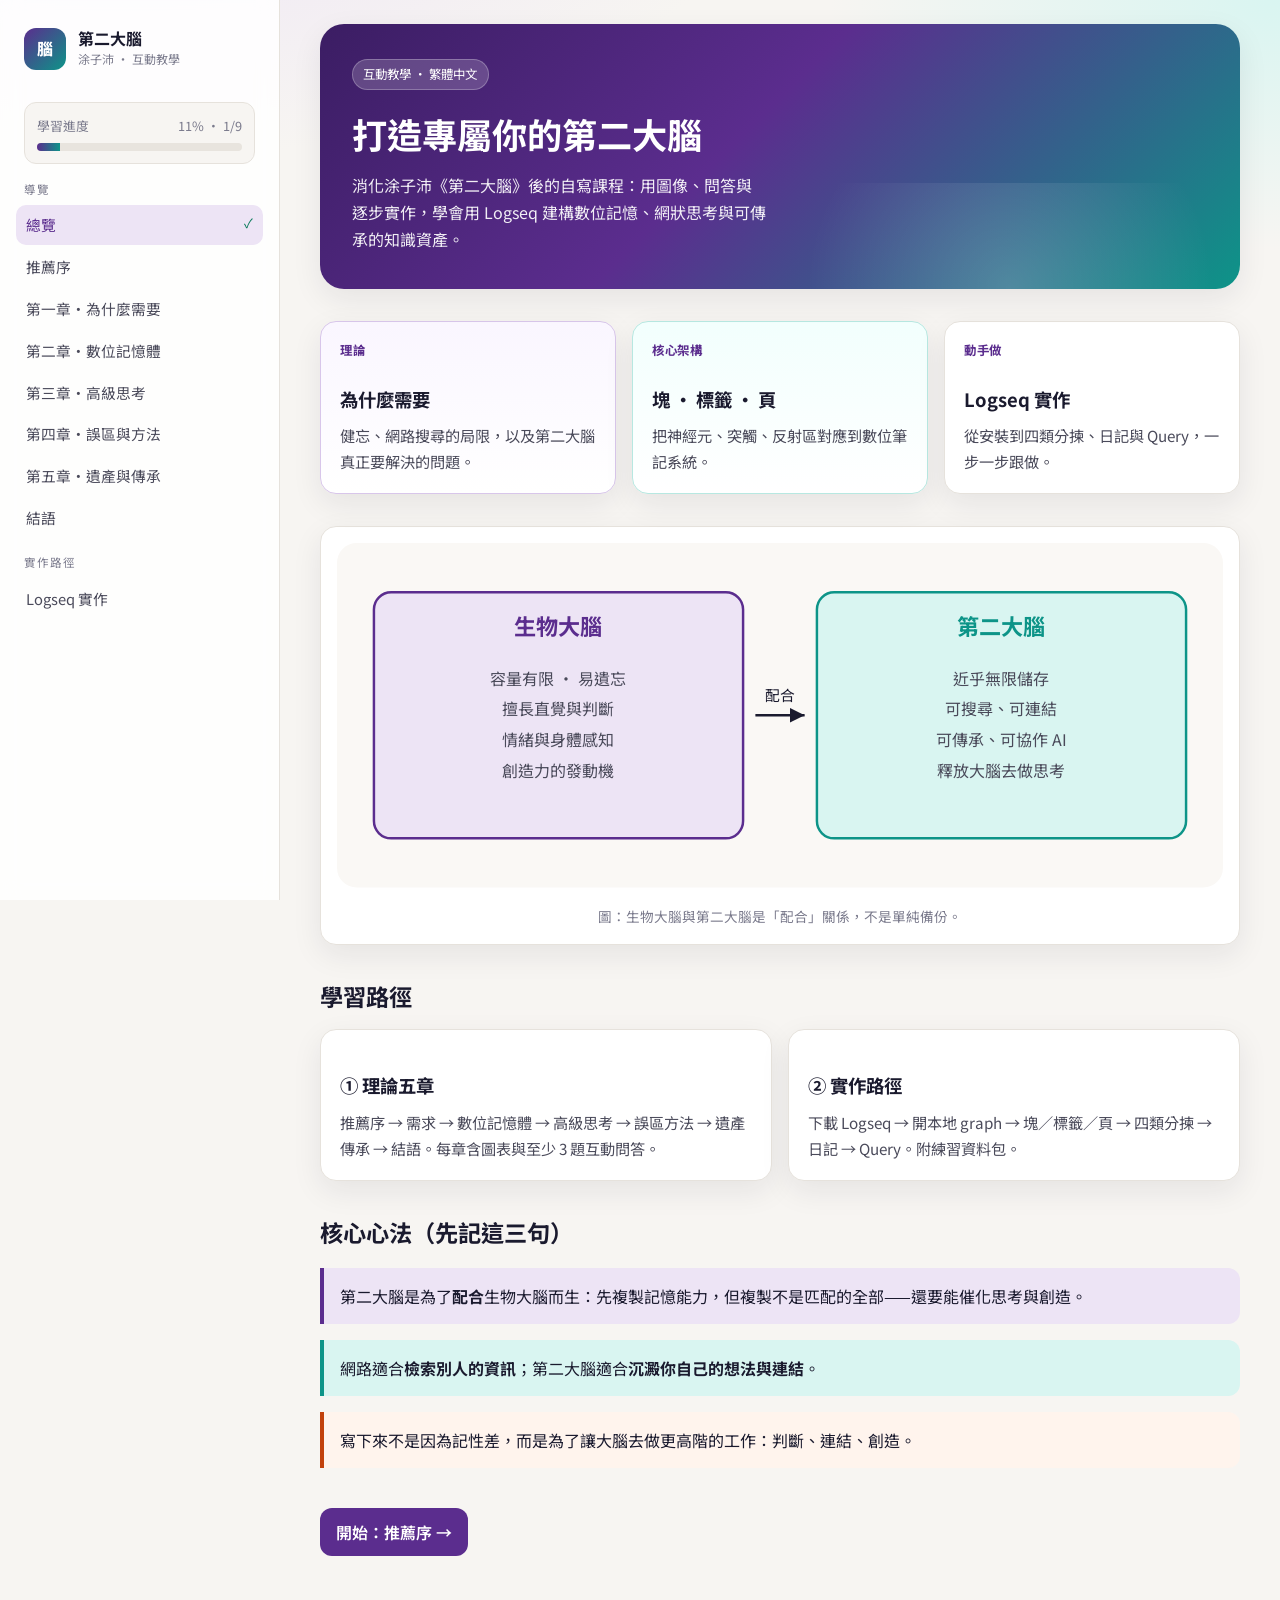
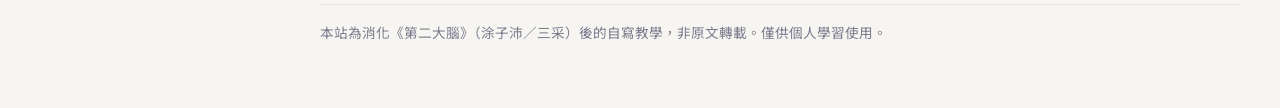
==== index.html @ f766c619 "Deploy interactive HTML course to GitHub Pages" ====
<!DOCTYPE html>
<html lang="zh-Hant-MO">
<head>
<meta charset="utf-8"/>
<meta name="viewport" content="width=device-width, initial-scale=1"/>
<title>總覽 · 第二大腦互動教學</title>
<link rel="preconnect" href="https://fonts.googleapis.com"/>
<link rel="stylesheet" href="https://fonts.googleapis.com/css2?family=Noto+Sans+TC:wght@400;500;700;900&family=JetBrains+Mono:wght@400;600&display=swap"/>
<link rel="stylesheet" href="css/styles.css"/>
</head>
<body data-page="index">
<div class="overlay"></div>
<div class="topbar">
  <button class="menu-btn" data-menu type="button">☰ 目錄</button>
  <strong>第二大腦互動教學</strong>
</div>
<div class="layout">
<aside class="sidebar">
  <div class="brand">
    <div class="brand-mark">腦</div>
    <div>
      <h1>第二大腦</h1>
      <p>涂子沛 · 互動教學</p>
    </div>
  </div>
  <div class="progress-wrap">
    <div class="progress-label"><span>學習進度</span><span data-progress-text>0%</span></div>
    <div class="progress-bar"><span data-progress-fill></span></div>
  </div>
  <nav class="nav">
<div class="nav-section">導覽</div>
<a href="index.html" data-page="index">總覽</a>
<a href="chapters/preface.html" data-page="preface">推薦序</a>
<a href="chapters/ch01.html" data-page="ch01">第一章・為什麼需要</a>
<a href="chapters/ch02.html" data-page="ch02">第二章・數位記憶體</a>
<a href="chapters/ch03.html" data-page="ch03">第三章・高級思考</a>
<a href="chapters/ch04.html" data-page="ch04">第四章・誤區與方法</a>
<a href="chapters/ch05.html" data-page="ch05">第五章・遺產與傳承</a>
<a href="chapters/epilogue.html" data-page="epilogue">結語</a>
<div class="nav-section">實作路徑</div>
<a href="practice/index.html" data-page="practice">Logseq 實作</a>
  </nav>
</aside>
<main class="main">
<div class="container">

<section class="hero">
  <div class="badge">互動教學 · 繁體中文</div>
  <h2>打造專屬你的第二大腦</h2>
  <p>消化涂子沛《第二大腦》後的自寫課程：用圖像、問答與逐步實作，學會用 Logseq 建構數位記憶、網狀思考與可傳承的知識資產。</p>
</section>
<section class="grid grid-3 section">
  <a class="card accent" href="chapters/ch01.html" style="text-decoration:none;color:inherit">
    <div class="kicker">理論</div>
    <h3>為什麼需要</h3>
    <p>健忘、網路搜尋的局限，以及第二大腦真正要解決的問題。</p>
  </a>
  <a class="card teal" href="chapters/ch02.html" style="text-decoration:none;color:inherit">
    <div class="kicker">核心架構</div>
    <h3>塊 · 標籤 · 頁</h3>
    <p>把神經元、突觸、反射區對應到數位筆記系統。</p>
  </a>
  <a class="card" href="practice/index.html" style="text-decoration:none;color:inherit">
    <div class="kicker">動手做</div>
    <h3>Logseq 實作</h3>
    <p>從安裝到四類分揀、日記與 Query，一步一步跟做。</p>
  </a>
</section>
<figure class="figure">
<svg viewBox="0 0 720 280" xmlns="http://www.w3.org/2000/svg" role="img" aria-label="生物腦與第二大腦對照">
  <rect width="720" height="280" rx="16" fill="#faf8f5"/>
  <rect x="30" y="40" width="300" height="200" rx="14" fill="#ede4f5" stroke="#5b2d8e" stroke-width="2"/>
  <rect x="390" y="40" width="300" height="200" rx="14" fill="#d9f5f1" stroke="#0d9488" stroke-width="2"/>
  <text x="180" y="75" text-anchor="middle" fill="#5b2d8e" font-size="18" font-weight="700" font-family="Noto Sans TC,sans-serif">生物大腦</text>
  <text x="540" y="75" text-anchor="middle" fill="#0d9488" font-size="18" font-weight="700" font-family="Noto Sans TC,sans-serif">第二大腦</text>
  <text x="180" y="115" text-anchor="middle" fill="#4a4a5a" font-size="13" font-family="Noto Sans TC,sans-serif">容量有限 · 易遺忘</text>
  <text x="180" y="140" text-anchor="middle" fill="#4a4a5a" font-size="13" font-family="Noto Sans TC,sans-serif">擅長直覺與判斷</text>
  <text x="180" y="165" text-anchor="middle" fill="#4a4a5a" font-size="13" font-family="Noto Sans TC,sans-serif">情緒與身體感知</text>
  <text x="180" y="190" text-anchor="middle" fill="#4a4a5a" font-size="13" font-family="Noto Sans TC,sans-serif">創造力的發動機</text>
  <text x="540" y="115" text-anchor="middle" fill="#4a4a5a" font-size="13" font-family="Noto Sans TC,sans-serif">近乎無限儲存</text>
  <text x="540" y="140" text-anchor="middle" fill="#4a4a5a" font-size="13" font-family="Noto Sans TC,sans-serif">可搜尋、可連結</text>
  <text x="540" y="165" text-anchor="middle" fill="#4a4a5a" font-size="13" font-family="Noto Sans TC,sans-serif">可傳承、可協作 AI</text>
  <text x="540" y="190" text-anchor="middle" fill="#4a4a5a" font-size="13" font-family="Noto Sans TC,sans-serif">釋放大腦去做思考</text>
  <path d="M340 140 H380" stroke="#1a1a2e" stroke-width="2" marker-end="url(#arrow)"/>
  <defs><marker id="arrow" markerWidth="8" markerHeight="8" refX="6" refY="3" orient="auto"><path d="M0,0 L6,3 L0,6 Z" fill="#1a1a2e"/></marker></defs>
  <text x="360" y="128" text-anchor="middle" fill="#1a1a2e" font-size="12" font-family="Noto Sans TC,sans-serif">配合</text>
</svg>
<figcaption>圖：生物大腦與第二大腦是「配合」關係，不是單純備份。</figcaption></figure>
<section class="section">
  <h2>學習路徑</h2>
  <div class="grid grid-2">
    <div class="card"><h3>① 理論五章</h3><p>推薦序 → 需求 → 數位記憶體 → 高級思考 → 誤區方法 → 遺產傳承 → 結語。每章含圖表與至少 3 題互動問答。</p></div>
    <div class="card"><h3>② 實作路徑</h3><p>下載 Logseq → 開本地 graph → 塊／標籤／頁 → 四類分揀 → 日記 → Query。附練習資料包。</p></div>
  </div>
</section>
<section class="section">
  <h2>核心心法（先記這三句）</h2>
  <div class="callout">第二大腦是為了<strong>配合</strong>生物大腦而生：先複製記憶能力，但複製不是匹配的全部——還要能催化思考與創造。</div>
  <div class="callout teal">網路適合<strong>檢索別人的資訊</strong>；第二大腦適合<strong>沉澱你自己的想法與連結</strong>。</div>
  <div class="callout warn">寫下來不是因為記性差，而是為了讓大腦去做更高階的工作：判斷、連結、創造。</div>
</section>
<p class="pager"><a class="btn" href="chapters/preface.html">開始：推薦序 →</a></p>

<div class="footer-note">本站為消化《第二大腦》（涂子沛／三采）後的自寫教學，非原文轉載。僅供個人學習使用。</div>
</div>
</main>
</div>
<script src="js/app.js"></script>
<script src="js/quiz.js"></script>
</body>
</html>
---- css/styles.css ----
:root {
  --bg: #f7f5f2;
  --bg-card: #ffffff;
  --ink: #1a1a2e;
  --ink-soft: #4a4a5a;
  --muted: #7a7a8c;
  --line: #e6e2dc;
  --accent: #5b2d8e;
  --accent-2: #0d9488;
  --accent-soft: #ede4f5;
  --teal-soft: #d9f5f1;
  --warn: #c2410c;
  --ok: #047857;
  --danger: #b91c1c;
  --radius: 16px;
  --shadow: 0 10px 30px rgba(26,26,46,.08);
  --font: "Noto Sans TC", "PingFang TC", "Microsoft JhengHei", system-ui, sans-serif;
  --mono: "JetBrains Mono", ui-monospace, monospace;
  --sidebar-w: 280px;
  --max: 920px;
}
* { box-sizing: border-box; }
html { scroll-behavior: smooth; }
body {
  margin: 0;
  font-family: var(--font);
  color: var(--ink);
  background:
    radial-gradient(1200px 600px at 10% -10%, #ede4f5 0%, transparent 55%),
    radial-gradient(900px 500px at 100% 0%, #d9f5f1 0%, transparent 50%),
    var(--bg);
  line-height: 1.7;
  min-height: 100vh;
}
a { color: var(--accent); text-decoration: none; }
a:hover { text-decoration: underline; }
img, svg { max-width: 100%; height: auto; }
code, .mono { font-family: var(--mono); font-size: .92em; }

.layout { display: grid; grid-template-columns: var(--sidebar-w) 1fr; min-height: 100vh; }
.sidebar {
  position: sticky; top: 0; height: 100vh; overflow-y: auto;
  background: rgba(255,255,255,.85); backdrop-filter: blur(10px);
  border-right: 1px solid var(--line); padding: 1.25rem 1rem 2rem;
}
.brand { display: flex; gap: .75rem; align-items: center; padding: .5rem .5rem 1rem; }
.brand-mark {
  width: 42px; height: 42px; border-radius: 12px;
  background: linear-gradient(135deg, var(--accent), var(--accent-2));
  display: grid; place-items: center; color: #fff; font-weight: 800;
}
.brand h1 { font-size: 1rem; margin: 0; line-height: 1.3; }
.brand p { margin: 0; font-size: .75rem; color: var(--muted); }
.nav-section { margin: 1rem 0 .35rem; font-size: .72rem; letter-spacing: .08em; color: var(--muted); text-transform: uppercase; padding: 0 .5rem; }
.nav a {
  display: block; padding: .45rem .65rem; border-radius: 10px; color: var(--ink-soft);
  font-size: .92rem; text-decoration: none; margin-bottom: .15rem;
}
.nav a:hover, .nav a.active { background: var(--accent-soft); color: var(--accent); text-decoration: none; }
.nav a .done { float: right; color: var(--ok); font-size: .8rem; }
.progress-wrap { margin: 1rem .5rem; padding: .75rem; background: var(--bg); border-radius: 12px; border: 1px solid var(--line); }
.progress-label { display: flex; justify-content: space-between; font-size: .8rem; color: var(--muted); margin-bottom: .4rem; }
.progress-bar { height: 8px; background: #e8e4de; border-radius: 99px; overflow: hidden; }
.progress-bar > span { display: block; height: 100%; width: 0%; background: linear-gradient(90deg, var(--accent), var(--accent-2)); transition: width .35s ease; }

.main { padding: 1.5rem 1.75rem 4rem; }
.container { max-width: var(--max); margin: 0 auto; }
.topbar {
  display: none; position: sticky; top: 0; z-index: 20;
  background: rgba(247,245,242,.92); backdrop-filter: blur(8px);
  border-bottom: 1px solid var(--line); padding: .75rem 1rem;
  align-items: center; justify-content: space-between;
}
.menu-btn {
  border: 1px solid var(--line); background: #fff; border-radius: 10px;
  padding: .45rem .7rem; font: inherit; cursor: pointer;
}
.hero {
  background: linear-gradient(135deg, #3b1d63 0%, #5b2d8e 45%, #0d9488 100%);
  color: #fff; border-radius: 24px; padding: 2.2rem 2rem; position: relative; overflow: hidden;
  box-shadow: var(--shadow); margin-bottom: 1.5rem;
}
.hero::after {
  content: ""; position: absolute; inset: auto -10% -40% 40%; height: 80%;
  background: radial-gradient(circle, rgba(255,255,255,.18), transparent 60%);
  pointer-events: none;
}
.hero h2 { margin: 0 0 .5rem; font-size: clamp(1.6rem, 3vw, 2.2rem); position: relative; z-index: 1; }
.hero p { margin: 0; opacity: .92; max-width: 46ch; position: relative; z-index: 1; }
.badge {
  display: inline-flex; align-items: center; gap: .35rem;
  background: rgba(255,255,255,.18); border: 1px solid rgba(255,255,255,.25);
  padding: .25rem .65rem; border-radius: 999px; font-size: .78rem; margin-bottom: .85rem;
}
.grid { display: grid; gap: 1rem; }
.grid-2 { grid-template-columns: repeat(2, 1fr); }
.grid-3 { grid-template-columns: repeat(3, 1fr); }
.card {
  background: var(--bg-card); border: 1px solid var(--line); border-radius: var(--radius);
  padding: 1.15rem 1.2rem; box-shadow: var(--shadow);
}
.card h3 { margin: 0 0 .4rem; font-size: 1.05rem; }
.card p { margin: 0; color: var(--ink-soft); font-size: .95rem; }
.card.accent { border-color: #d8c6ea; background: linear-gradient(180deg, #faf6ff, #fff); }
.card.teal { border-color: #b7e8e1; background: linear-gradient(180deg, #f2fffd, #fff); }
.kicker { font-size: .78rem; color: var(--accent); font-weight: 700; letter-spacing: .04em; margin-bottom: .35rem; }
.section { margin: 2rem 0; }
.section h2 { margin: 0 0 .75rem; font-size: 1.45rem; }
.section h3 { margin: 1.4rem 0 .5rem; font-size: 1.15rem; }
.lead { font-size: 1.05rem; color: var(--ink-soft); }
.callout {
  border-left: 4px solid var(--accent); background: var(--accent-soft);
  padding: .9rem 1rem; border-radius: 0 12px 12px 0; margin: 1rem 0;
}
.callout.teal { border-color: var(--accent-2); background: var(--teal-soft); }
.callout.warn { border-color: var(--warn); background: #fff4ed; }
.figure {
  background: #fff; border: 1px solid var(--line); border-radius: var(--radius);
  padding: 1rem; margin: 1.25rem 0; box-shadow: var(--shadow);
}
.figure figcaption { margin-top: .65rem; font-size: .85rem; color: var(--muted); text-align: center; }
.summary {
  background: linear-gradient(180deg, #fff, #f4f0ea); border: 1px solid var(--line);
  border-radius: var(--radius); padding: 1.25rem 1.35rem; margin-top: 2rem;
}
.summary h3 { margin-top: 0; }
.summary ul { margin: .4rem 0 0; padding-left: 1.2rem; }
.summary li { margin: .35rem 0; }

.quiz {
  border: 1px solid var(--line); border-radius: var(--radius); background: #fff;
  padding: 1.1rem 1.2rem; margin: 1rem 0 1.4rem; box-shadow: var(--shadow);
}
.quiz .q-meta { font-size: .78rem; color: var(--muted); margin-bottom: .35rem; }
.quiz h4 { margin: 0 0 .75rem; font-size: 1.02rem; }
.quiz .options { display: grid; gap: .5rem; }
.quiz label {
  display: flex; gap: .65rem; align-items: flex-start; padding: .65rem .75rem;
  border: 1px solid var(--line); border-radius: 12px; cursor: pointer; background: #fafafa;
}
.quiz label:hover { border-color: #cbb3e4; background: #faf6ff; }
.quiz label.correct { border-color: #6ee7b7; background: #ecfdf5; }
.quiz label.wrong { border-color: #fca5a5; background: #fef2f2; }
.quiz .feedback { display: none; margin-top: .75rem; padding: .7rem .85rem; border-radius: 10px; font-size: .92rem; }
.quiz .feedback.show { display: block; }
.quiz .feedback.ok { background: #ecfdf5; color: var(--ok); }
.quiz .feedback.bad { background: #fef2f2; color: var(--danger); }
.btn {
  display: inline-flex; align-items: center; gap: .4rem; border: none; cursor: pointer;
  background: var(--accent); color: #fff; border-radius: 12px; padding: .65rem 1rem;
  font: inherit; font-weight: 600; text-decoration: none;
}
.btn:hover { filter: brightness(1.05); text-decoration: none; color: #fff; }
.btn.ghost { background: #fff; color: var(--accent); border: 1px solid #d8c6ea; }
.btn.teal { background: var(--accent-2); }
.pager { display: flex; justify-content: space-between; gap: 1rem; margin-top: 2.5rem; flex-wrap: wrap; }
.steps { counter-reset: step; }
.step {
  position: relative; padding: 1rem 1rem 1rem 3.2rem; border: 1px solid var(--line);
  border-radius: var(--radius); background: #fff; margin: 1rem 0; box-shadow: var(--shadow);
}
.step::before {
  counter-increment: step; content: counter(step);
  position: absolute; left: .9rem; top: 1rem; width: 1.8rem; height: 1.8rem;
  border-radius: 999px; background: var(--accent); color: #fff;
  display: grid; place-items: center; font-weight: 700; font-size: .9rem;
}
.step h4 { margin: 0 0 .4rem; }
.mock-ui {
  border: 1px solid #d4d0ca; border-radius: 12px; overflow: hidden; margin: .8rem 0;
  background: #1e1e2e; color: #e8e6ef; font-family: var(--mono); font-size: .82rem;
}
.mock-ui .bar { background: #2a2a3d; padding: .45rem .7rem; display: flex; gap: .35rem; align-items: center; }
.mock-ui .dot { width: 8px; height: 8px; border-radius: 50%; background: #ff5f56; }
.mock-ui .dot:nth-child(2) { background: #ffbd2e; }
.mock-ui .dot:nth-child(3) { background: #27c93f; }
.mock-ui .body { padding: .8rem .9rem; white-space: pre-wrap; line-height: 1.55; }
.mock-ui .hl { color: #7dd3fc; }
.mock-ui .tag { color: #c4b5fd; }
.mock-ui .page { color: #6ee7b7; }
.chip-row { display: flex; flex-wrap: wrap; gap: .4rem; margin: .6rem 0; }
.chip {
  background: var(--accent-soft); color: var(--accent); border-radius: 999px;
  padding: .2rem .65rem; font-size: .8rem; font-weight: 600;
}
.footer-note { margin-top: 3rem; padding-top: 1rem; border-top: 1px solid var(--line); color: var(--muted); font-size: .85rem; }
.overlay {
  display: none; position: fixed; inset: 0; background: rgba(0,0,0,.35); z-index: 30;
}
.overlay.show { display: block; }
@media (max-width: 920px) {
  .layout { grid-template-columns: 1fr; }
  .sidebar {
    position: fixed; left: 0; top: 0; transform: translateX(-105%);
    transition: transform .25s ease; z-index: 40; width: min(86vw, 320px);
  }
  .sidebar.open { transform: translateX(0); }
  .topbar { display: flex; }
  .grid-2, .grid-3 { grid-template-columns: 1fr; }
  .main { padding: 1rem 1rem 3rem; }
}


table.simple { width:100%; border-collapse: collapse; background:#fff; border-radius:12px; overflow:hidden; box-shadow: var(--shadow); margin:1rem 0; }
table.simple th, table.simple td { padding:.7rem .85rem; border-bottom:1px solid var(--line); text-align:left; font-size:.92rem; }
table.simple th { background: var(--accent-soft); color: var(--accent); font-weight:700; }
table.simple tr:last-child td { border-bottom:none; }
.mock-ui { position:relative; overflow:hidden; }
.mock-ui .body { animation: typeglow 2.8s ease-in-out infinite alternate; }
@keyframes typeglow { from { opacity:.88; } to { opacity:1; } }
.steps .step { position:relative; padding-left:1rem; border-left:3px solid var(--accent-soft); margin:1rem 0; transition: border-color .25s; }
.steps .step:hover { border-left-color: var(--accent); }
.tag { display:inline-block; background:var(--teal-soft); color:var(--accent-2); border-radius:999px; padding:.05rem .45rem; font-size:.8rem; }


/* Practice step reveal animation */
.steps .step {
  animation: stepIn .45s ease both;
}
.steps .step:nth-child(1) { animation-delay: .02s; }
.steps .step:nth-child(2) { animation-delay: .05s; }
.steps .step:nth-child(3) { animation-delay: .08s; }
.steps .step:nth-child(4) { animation-delay: .11s; }
.steps .step:nth-child(5) { animation-delay: .14s; }
.steps .step:nth-child(6) { animation-delay: .17s; }
.steps .step:nth-child(7) { animation-delay: .20s; }
.steps .step:nth-child(8) { animation-delay: .23s; }
.steps .step:nth-child(9) { animation-delay: .26s; }
.steps .step:nth-child(10) { animation-delay: .29s; }
@keyframes stepIn {
  from { opacity: 0; transform: translateY(8px); }
  to { opacity: 1; transform: none; }
}
.mock-ui .body .cursor-blink::after {
  content: "▋";
  animation: blink 1s step-end infinite;
  color: #7dd3fc;
  margin-left: 2px;
}
@keyframes blink { 50% { opacity: 0; } }
.mark-done {
  margin-top: .6rem;
}
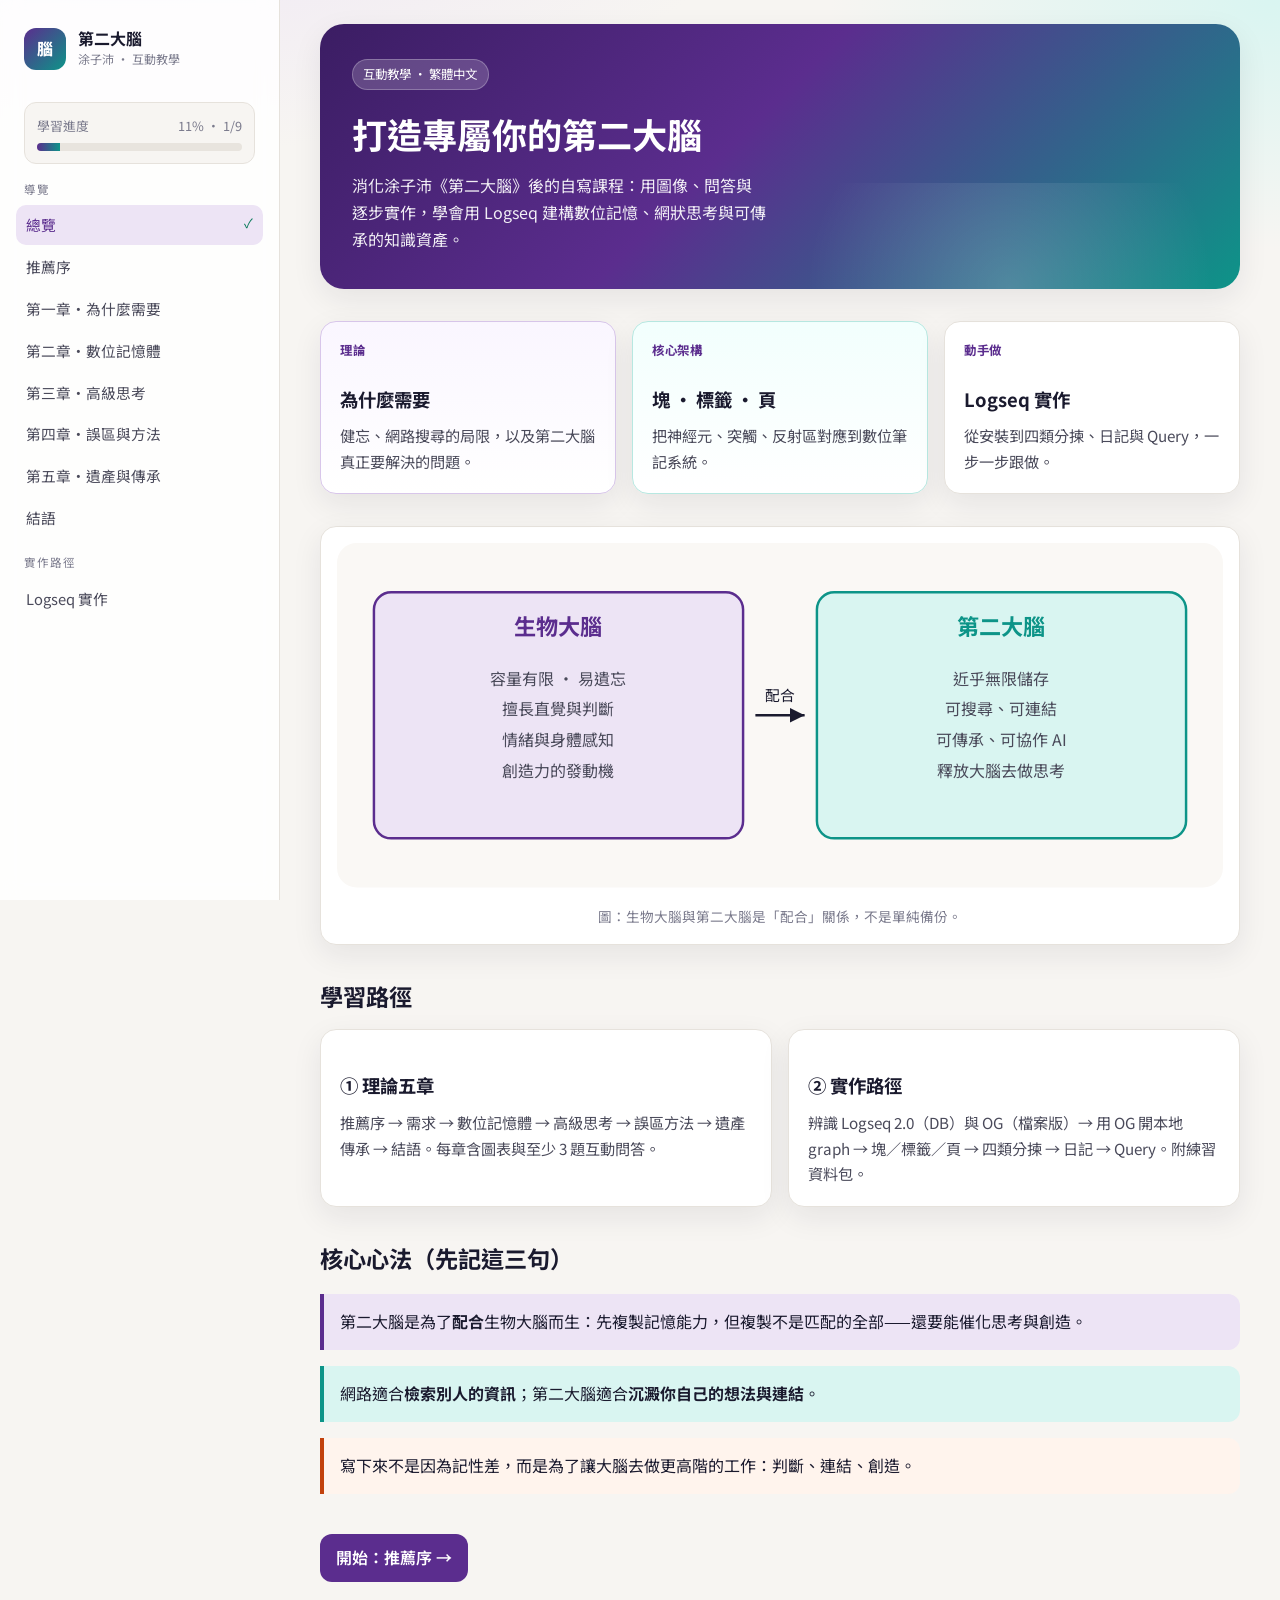
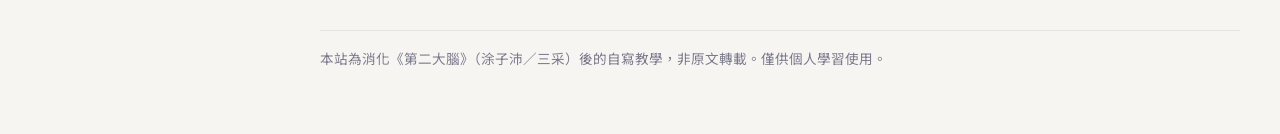
==== commit fbcae88b: "docs: add Logseq 2.0 vs OG comparison in practice path Explain why Open a local graph is missing on " ====
--- a/index.html
+++ b/index.html
@@ -90,7 +90,7 @@
   <h2>學習路徑</h2>
   <div class="grid grid-2">
     <div class="card"><h3>① 理論五章</h3><p>推薦序 → 需求 → 數位記憶體 → 高級思考 → 誤區方法 → 遺產傳承 → 結語。每章含圖表與至少 3 題互動問答。</p></div>
-    <div class="card"><h3>② 實作路徑</h3><p>下載 Logseq → 開本地 graph → 塊／標籤／頁 → 四類分揀 → 日記 → Query。附練習資料包。</p></div>
+    <div class="card"><h3>② 實作路徑</h3><p>辨識 Logseq 2.0（DB）與 OG（檔案版）→ 用 OG 開本地 graph → 塊／標籤／頁 → 四類分揀 → 日記 → Query。附練習資料包。</p></div>
   </div>
 </section>
 <section class="section">
--- a/css/styles.css
+++ b/css/styles.css
@@ -241,3 +241,23 @@
 .mark-done {
   margin-top: .6rem;
 }
+
+/* Screenshot placeholders — replace with real captures later */
+.shot-slot {
+  margin: .75rem 0 1rem;
+  padding: 1.1rem 1rem;
+  border: 1.5px dashed #c4b5fd;
+  border-radius: 12px;
+  background: linear-gradient(180deg, #faf6ff, #fff);
+  color: #5b2d8e;
+  font-size: .9rem;
+  text-align: center;
+  min-height: 4.5rem;
+  display: flex;
+  align-items: center;
+  justify-content: center;
+  flex-direction: column;
+  gap: .35rem;
+}
+.shot-slot strong { font-weight: 700; }
+.shot-slot span { color: #6b7280; font-size: .82rem; }
